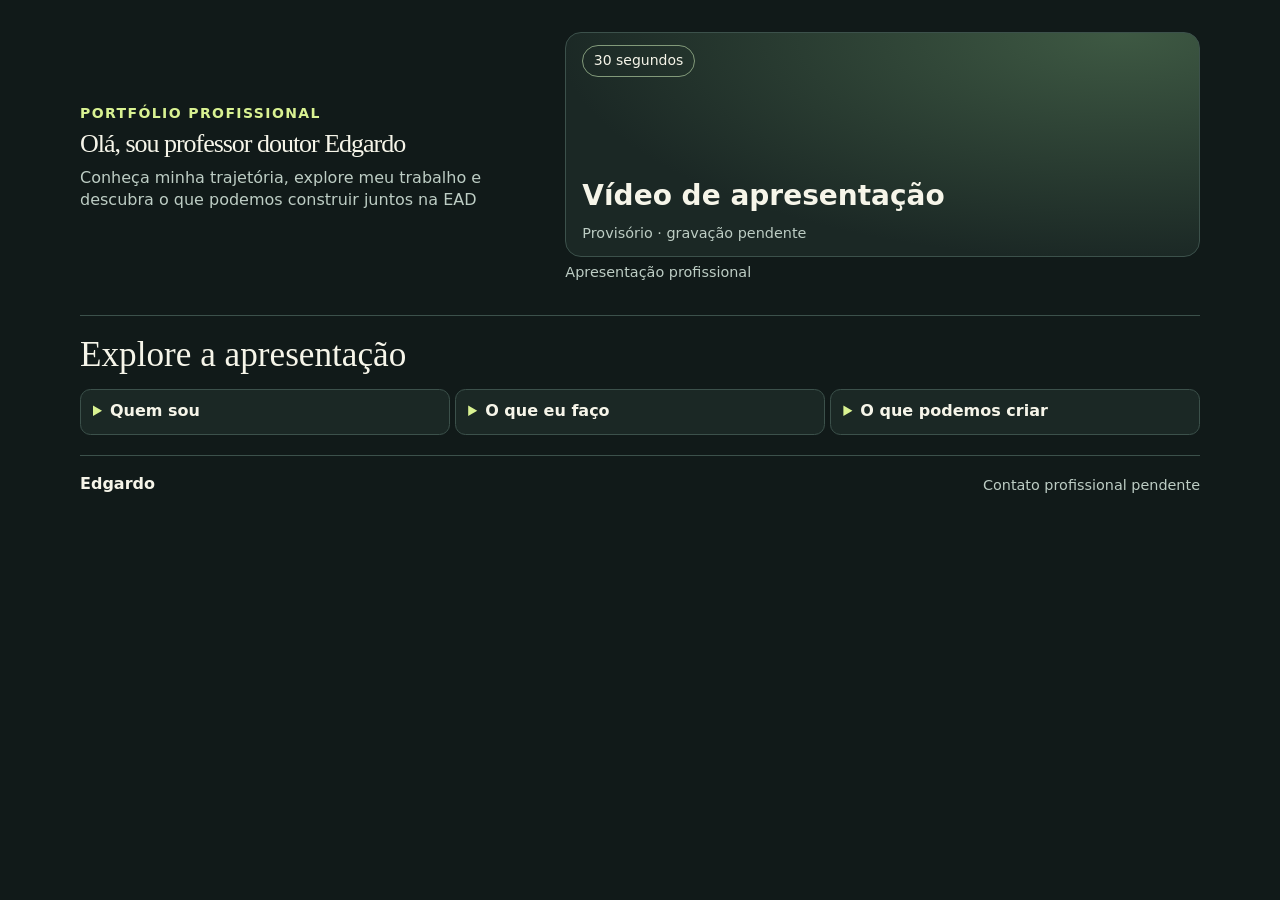
==== cogna/index.html @ fec438d7 "Mantém a saudação em uma linha e amplia o espaço do vídeo" ====
<!doctype html>
<html lang="pt-BR">
<head>
  <meta charset="utf-8">
  <meta name="viewport" content="width=device-width, initial-scale=1">
  <meta name="description" content="Apresentação profissional de Edgardo para grupos educacionais brasileiros.">
  <title>Edgardo | Portfólio profissional</title>
  <link rel="stylesheet" href="../assets/styles.css">
  <script src="../assets/site.js" defer></script>
</head>
<body class="company-page">
  <a class="skip" href="#principal">Ir para o conteúdo</a>

  <main id="principal" class="wrap">
    <section class="hero" aria-labelledby="titulo">
      <div class="intro">
        <p class="eyebrow">Portfólio profissional</p>
        <h1 id="titulo">Olá, sou professor doutor Edgardo</h1>
        <p class="lead">Conheça minha trajetória, explore meu trabalho e descubra o que podemos construir juntos na EAD</p>
      </div>
      <figure>
        <div class="screen" id="video-provisorio">
          <span class="duration">30 segundos</span>
          <div>
            <strong>Vídeo de apresentação</strong>
            <p>Provisório · gravação pendente</p>
          </div>
        </div>
        <video id="video" hidden controls playsinline preload="metadata" aria-label="Vídeo de apresentação de Edgardo"></video>
        <figcaption>Apresentação profissional</figcaption>
      </figure>
    </section>

    <section class="paths" aria-labelledby="explorar">
      <h2 id="explorar">Explore a apresentação</h2>
      <div class="grid">
        <details>
          <summary>Quem sou</summary>
          <div class="detail">
            <div class="portrait">Foto profissional pendente</div>
            <p><strong>Conteúdo provisório.</strong> Aqui entram minha trajetória, formação e os contextos em que atuei.</p>
          </div>
        </details>
        <details>
          <summary>O que eu faço</summary>
          <div class="detail">
            <p><strong>Conteúdo provisório.</strong> Aqui entram minhas áreas de atuação e exemplos de projetos, com meu papel e os resultados de cada trabalho.</p>
          </div>
        </details>
        <details>
          <summary>O que podemos criar</summary>
          <div class="detail">
            <p>Podemos começar com uma conversa sobre um desafio, definir o público e desenhar um piloto com critérios para avaliar os resultados.</p>
            <p id="proposta"><strong>Proposta preliminar para Cogna.</strong> Explorar um piloto de apoio à permanência estudantil, com foco em identificar dificuldades nas primeiras semanas e avaliar o alcance das ações de acolhimento.</p>
          </div>
        </details>
      </div>
    </section>
  </main>
  <footer class="wrap footer"><strong>Edgardo</strong><span>Contato profissional pendente</span></footer>
</body>
</html>
---- assets/styles.css ----
:root {
  color-scheme: dark;
  --background: #111a19;
  --surface: #1b2825;
  --line: #3c514b;
  --text: #f6f5e9;
  --muted: #bdcdc4;
  --accent: #d9f292;
  font-family: system-ui, -apple-system, sans-serif;
  line-height: 1.55;
}
*, *::before, *::after { box-sizing: border-box; }
body { margin: 0; background: var(--background); color: var(--text); }
a { color: inherit; }
[hidden] { display: none !important; }
:focus-visible { outline: 3px solid var(--accent); outline-offset: 4px; }
.wrap { width: min(100% - 2rem, 70rem); margin-inline: auto; }
.skip { position: absolute; left: 1rem; top: 1rem; z-index: 2; background: var(--background); padding: .75rem; }
.skip:not(:focus) { transform: translateY(-200%); }
.bar, .footer { display: flex; flex-wrap: wrap; justify-content: space-between; align-items: center; gap: .75rem; padding-block: 1rem; }
.bar { border-bottom: 1px solid var(--line); }
.brand { font: 700 clamp(1.2rem, 3vw, 1.6rem) Georgia, serif; text-decoration: none; }
.brand span, h1 span, .eyebrow { color: var(--accent); }
.versions { display: flex; flex-wrap: wrap; gap: .25rem; }
.versions a { padding: .65rem .7rem; border-radius: .4rem; font-size: .9rem; text-decoration: none; }
.versions a:hover, summary:hover { background: #2b3d36; }
.versions a[aria-current] { background: var(--accent); color: var(--background); }
.hero { display: grid; align-items: center; gap: 2rem; padding-block: clamp(2.5rem, 7vw, 5rem); }
.eyebrow { margin: 0 0 1rem; font-size: .875rem; font-weight: 700; letter-spacing: .1em; text-transform: uppercase; }
h1, h2 { font-family: Georgia, serif; font-weight: 400; }
h1 { margin: 0; font-size: clamp(2rem, 5.5vw, 4.25rem); line-height: .96; letter-spacing: -.04em; overflow-wrap: anywhere; }
.lead { color: var(--muted); font-size: 1.15rem; max-width: 28ch; margin-bottom: 0; }
figure { margin: 0; min-width: 0; }
.screen, video { width: 100%; aspect-ratio: 16 / 9; border: 1px solid var(--line); border-radius: 1rem; background: var(--surface); }
.screen {
  display: flex;
  flex-direction: column;
  justify-content: space-between;
  align-items: flex-start;
  padding: clamp(1rem, 4vw, 2rem);
  background: radial-gradient(ellipse at 88% 0%, #3e5943, transparent 72%), var(--surface);
}
.duration { border: 1px solid #829a7a; border-radius: 2rem; padding: .25rem .65rem; font-size: .875rem; }
.screen strong { display: block; font-size: clamp(1.1rem, 3vw, 1.75rem); }
.screen p { margin: .25rem 0 0; }
.screen p, figcaption, .footer span { color: var(--muted); font-size: .9rem; }
figcaption { margin-top: .5rem; }
.paths { padding: 1.75rem 0 3rem; border-top: 1px solid var(--line); }
h2 { margin: 0 0 1rem; font-size: clamp(1.8rem, 4vw, 2.6rem); }
.grid { display: grid; align-items: start; gap: .75rem; }
details { min-width: 0; border: 1px solid var(--line); border-radius: .65rem; background: var(--surface); }
summary { cursor: pointer; padding: 1rem; font-size: 1.05rem; font-weight: 700; border-radius: .65rem; }
summary::marker { color: var(--accent); }
.detail { padding: 0 1rem 1rem; color: var(--muted); }
.detail p { margin: .75rem 0 0; }
.portrait { display: grid; place-items: center; min-height: 7rem; padding: .5rem; border: 1px dashed var(--line); border-radius: .5rem; text-align: center; }
.footer { border-top: 1px solid var(--line); }
@media (min-width: 48rem) {
  .wrap { width: min(100% - 5rem, 70rem); }
  .hero { grid-template-columns: minmax(0, 5fr) minmax(0, 6fr); }
  .grid { grid-template-columns: repeat(3, minmax(0, 1fr)); }
}

.company-page .hero {
  gap: .75rem;
  padding-block: clamp(1rem, 3vw, 2rem);
}
.company-page .eyebrow { margin-bottom: .35rem; white-space: nowrap; }
.company-page .intro { container-type: inline-size; }
.company-page h1 {
  font-size: min(3rem, 5.75cqi);
  line-height: 1.1;
  white-space: nowrap;
}
.company-page .lead { margin-top: .5rem; max-width: 44ch; font-size: 1rem; line-height: 1.4; }
.company-page video { display: block; object-fit: contain; }
.company-page .screen, .company-page video {
  aspect-ratio: auto;
  height: clamp(7.5rem, 25vh, 15rem);
  height: clamp(7.5rem, 25svh, 15rem);
}
.company-page .screen { padding: .75rem 1rem; }
.company-page figcaption { margin-top: .25rem; }
.company-page .paths { padding-block: .75rem 1.25rem; }
.company-page h2 { margin-bottom: .4rem; font-size: clamp(1.5rem, 3vw, 2.2rem); }
.company-page .grid { gap: .35rem; }
.company-page summary { padding: .55rem .75rem; min-height: 44px; font-size: 1rem; }
@media (min-width: 48rem) {
  .company-page .hero {
    grid-template-columns: minmax(0, 5fr) minmax(0, 7fr);
    gap: clamp(1rem, 2.5vw, 2rem);
  }
}
@media (max-height: 650px) {
  .company-page .hero { padding-block: .65rem; gap: .6rem; }
  .company-page .screen, .company-page video { height: 7.5rem; }
}
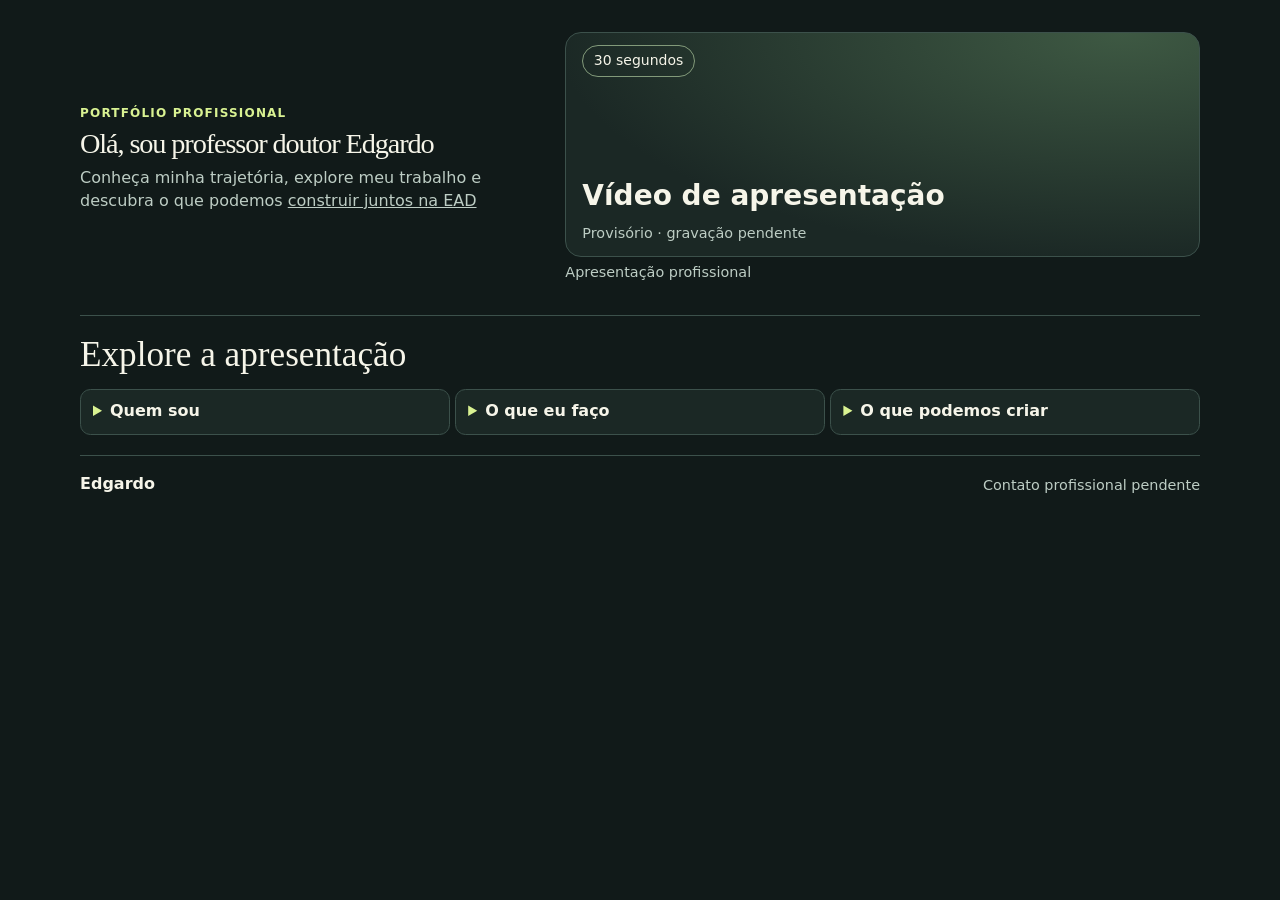
==== commit 9e45b78b: "Ajusta tipografia e sublinha o trecho sobre EAD" ====
--- a/cogna/index.html
+++ b/cogna/index.html
@@ -16,7 +16,7 @@
       <div class="intro">
         <p class="eyebrow">Portfólio profissional</p>
         <h1 id="titulo">Olá, sou professor doutor Edgardo</h1>
-        <p class="lead">Conheça minha trajetória, explore meu trabalho e descubra o que podemos construir juntos na EAD</p>
+        <p class="lead">Conheça minha trajetória, explore meu trabalho e descubra o que podemos <span class="lead-underline">construir juntos na EAD</span></p>
       </div>
       <figure>
         <div class="screen" id="video-provisorio">
--- a/assets/styles.css
+++ b/assets/styles.css
@@ -65,14 +65,15 @@
   gap: .75rem;
   padding-block: clamp(1rem, 3vw, 2rem);
 }
-.company-page .eyebrow { margin-bottom: .35rem; white-space: nowrap; }
+.company-page .eyebrow { margin-bottom: .35rem; font-size: .75rem; white-space: nowrap; }
 .company-page .intro { container-type: inline-size; }
 .company-page h1 {
-  font-size: min(3rem, 5.75cqi);
+  font-size: min(3.25rem, 6.25cqi);
   line-height: 1.1;
   white-space: nowrap;
 }
 .company-page .lead { margin-top: .5rem; max-width: 44ch; font-size: 1rem; line-height: 1.4; }
+.company-page .lead-underline { text-decoration: underline; }
 .company-page video { display: block; object-fit: contain; }
 .company-page .screen, .company-page video {
   aspect-ratio: auto;
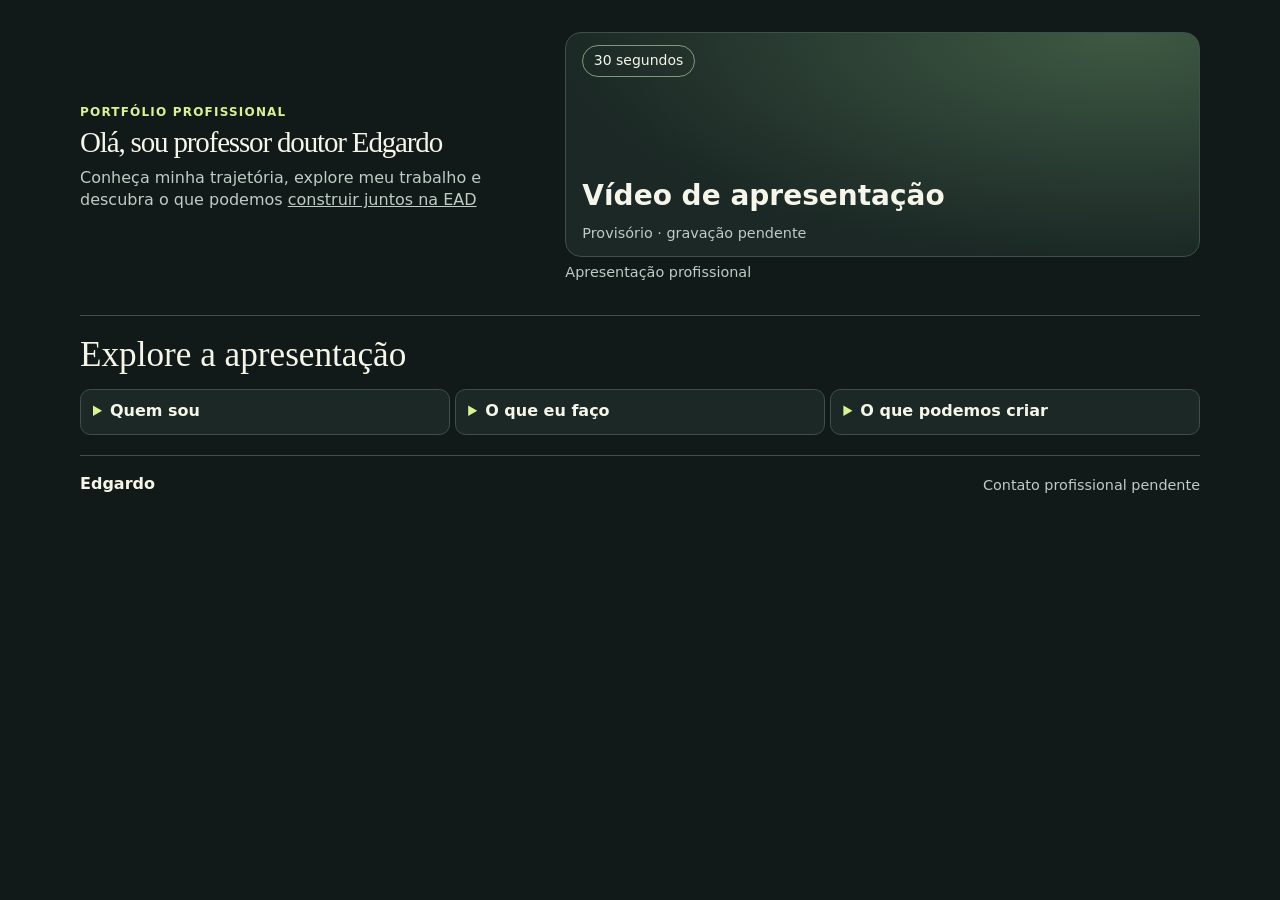
==== commit c7739c1f: "Publica apresentação e trajetória no cartão Quem sou" ====
--- a/cogna/index.html
+++ b/cogna/index.html
@@ -36,9 +36,41 @@
       <div class="grid">
         <details>
           <summary>Quem sou</summary>
-          <div class="detail">
+          <div class="detail profile">
+            <h3>Doutor em Ciências do Esporte, escalador, professor e treinador</h3>
+            <p>Uma trajetória que integra Educação Física, ciência, prática esportiva e ensino, com experiências em pesquisa, extensão universitária e educação a distância.</p>
             <div class="portrait">Foto profissional pendente</div>
-            <p><strong>Conteúdo provisório.</strong> Aqui entram minha trajetória, formação e os contextos em que atuei.</p>
+
+            <h4>Minha trajetória</h4>
+            <ol class="profile-timeline" role="list">
+              <li>
+                <span class="profile-year">1995</span>
+                <h5>Início na escalada</h5>
+                <p>Prática da escalada e do montanhismo.</p>
+              </li>
+              <li>
+                <span class="profile-year">2005</span>
+                <h5>Educação Física e treinamento</h5>
+                <p>Graduação em Educação Física e início da atuação como treinador esportivo.</p>
+              </li>
+              <li>
+                <span class="profile-year">2012–2023</span>
+                <h5>Mestrado e doutorado · UFMG</h5>
+                <p>Formação científica em Ciências do Esporte, com foco em biomecânica e desempenho esportivo.</p>
+              </li>
+              <li>
+                <span class="profile-year">2024–2026</span>
+                <h5>Professor substituto · UFMG</h5>
+                <p>Docência no ensino superior, articulando ensino, pesquisa e extensão.</p>
+              </li>
+              <li class="profile-milestone-ead">
+                <span class="profile-year">2026</span>
+                <h5>Educação a distância · UNIVASF/UAB</h5>
+                <p>Tutoria na disciplina de Práticas Corporais de Aventura, no âmbito da Universidade Aberta do Brasil.</p>
+              </li>
+            </ol>
+
+            <a class="profile-link" href="https://lattes.cnpq.br/1088797943769433" target="_blank" rel="noopener noreferrer">Consultar currículo Lattes</a>
           </div>
         </details>
         <details>
--- a/assets/styles.css
+++ b/assets/styles.css
@@ -68,7 +68,7 @@
 .company-page .eyebrow { margin-bottom: .35rem; font-size: .75rem; white-space: nowrap; }
 .company-page .intro { container-type: inline-size; }
 .company-page h1 {
-  font-size: min(3.25rem, 6.25cqi);
+  font-size: min(3.25rem, 6.4cqi);
   line-height: 1.1;
   white-space: nowrap;
 }
@@ -96,3 +96,50 @@
   .company-page .hero { padding-block: .65rem; gap: .6rem; }
   .company-page .screen, .company-page video { height: 7.5rem; }
 }
+
+.profile { overflow-wrap: anywhere; }
+.profile h3, .profile h4, .profile h5 { color: var(--text); }
+.profile h3 { margin: 0; font-size: 1.2rem; line-height: 1.3; }
+.profile .portrait { margin-top: 1rem; }
+.profile h4 { margin: 1rem 0 .75rem; font-size: 1rem; }
+.profile-timeline {
+  list-style: none;
+  padding: 0 0 0 .9rem;
+  margin: 0 0 1rem .25rem;
+  border-inline-start: 1px solid var(--line);
+}
+.profile-timeline li { position: relative; }
+.profile-timeline li + li { margin-top: .9rem; }
+.profile-timeline li::before {
+  position: absolute;
+  inset-block-start: .45rem;
+  inset-inline-start: -1.2rem;
+  width: .55rem;
+  height: .55rem;
+  border: 1px solid var(--muted);
+  border-radius: 50%;
+  background: var(--surface);
+  content: "";
+}
+.profile-year { font-size: .875rem; font-weight: 600; }
+.profile-timeline h5 { margin: .12rem 0 0; font-size: 1rem; line-height: 1.35; }
+.profile-timeline p { margin-top: .25rem; }
+.profile-milestone-ead .profile-year { color: var(--accent); }
+.profile-timeline .profile-milestone-ead::before {
+  border-color: var(--accent);
+  background: var(--accent);
+}
+.profile-link {
+  display: flex;
+  align-items: center;
+  justify-content: center;
+  min-height: 44px;
+  padding: .55rem .75rem;
+  border: 1px solid var(--line);
+  border-radius: .4rem;
+  color: var(--accent);
+  font-weight: 600;
+  text-align: center;
+  text-underline-offset: .15em;
+}
+.profile-link:hover { background: #2b3d36; }
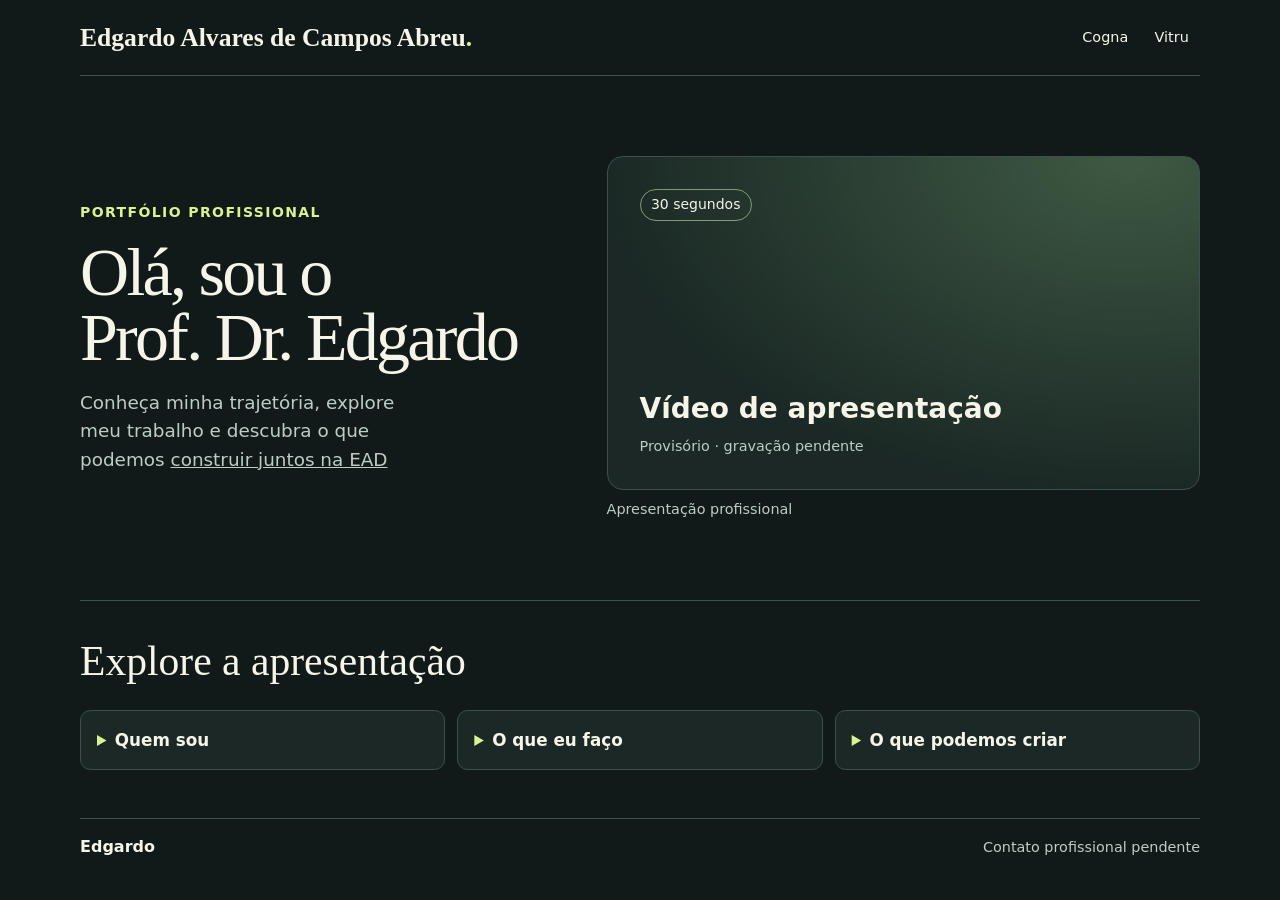
==== commit a44e7438: "Unifica o portfólio e apresenta seis propostas de colaboração" ====
--- a/cogna/index.html
+++ b/cogna/index.html
@@ -3,92 +3,10 @@
 <head>
   <meta charset="utf-8">
   <meta name="viewport" content="width=device-width, initial-scale=1">
-  <meta name="description" content="Apresentação profissional de Edgardo para grupos educacionais brasileiros.">
-  <title>Edgardo | Portfólio profissional</title>
-  <link rel="stylesheet" href="../assets/styles.css">
-  <script src="../assets/site.js" defer></script>
+  <meta http-equiv="refresh" content="0; url=../">
+  <title>Portfólio Edgardo</title>
 </head>
-<body class="company-page">
-  <a class="skip" href="#principal">Ir para o conteúdo</a>
-
-  <main id="principal" class="wrap">
-    <section class="hero" aria-labelledby="titulo">
-      <div class="intro">
-        <p class="eyebrow">Portfólio profissional</p>
-        <h1 id="titulo">Olá, sou professor doutor Edgardo</h1>
-        <p class="lead">Conheça minha trajetória, explore meu trabalho e descubra o que podemos <span class="lead-underline">construir juntos na EAD</span></p>
-      </div>
-      <figure>
-        <div class="screen" id="video-provisorio">
-          <span class="duration">30 segundos</span>
-          <div>
-            <strong>Vídeo de apresentação</strong>
-            <p>Provisório · gravação pendente</p>
-          </div>
-        </div>
-        <video id="video" hidden controls playsinline preload="metadata" aria-label="Vídeo de apresentação de Edgardo"></video>
-        <figcaption>Apresentação profissional</figcaption>
-      </figure>
-    </section>
-
-    <section class="paths" aria-labelledby="explorar">
-      <h2 id="explorar">Explore a apresentação</h2>
-      <div class="grid">
-        <details>
-          <summary>Quem sou</summary>
-          <div class="detail profile">
-            <h3>Doutor em Ciências do Esporte, escalador, professor e treinador</h3>
-            <p>Uma trajetória que integra Educação Física, ciência, prática esportiva e ensino, com experiências em pesquisa, extensão universitária e educação a distância.</p>
-            <div class="portrait">Foto profissional pendente</div>
-
-            <h4>Minha trajetória</h4>
-            <ol class="profile-timeline" role="list">
-              <li>
-                <span class="profile-year">1995</span>
-                <h5>Início na escalada</h5>
-                <p>Prática da escalada e do montanhismo.</p>
-              </li>
-              <li>
-                <span class="profile-year">2005</span>
-                <h5>Educação Física e treinamento</h5>
-                <p>Graduação em Educação Física e início da atuação como treinador esportivo.</p>
-              </li>
-              <li>
-                <span class="profile-year">2012–2023</span>
-                <h5>Mestrado e doutorado · UFMG</h5>
-                <p>Formação científica em Ciências do Esporte, com foco em biomecânica e desempenho esportivo.</p>
-              </li>
-              <li>
-                <span class="profile-year">2024–2026</span>
-                <h5>Professor substituto · UFMG</h5>
-                <p>Docência no ensino superior, articulando ensino, pesquisa e extensão.</p>
-              </li>
-              <li class="profile-milestone-ead">
-                <span class="profile-year">2026</span>
-                <h5>Educação a distância · UNIVASF/UAB</h5>
-                <p>Tutoria na disciplina de Práticas Corporais de Aventura, no âmbito da Universidade Aberta do Brasil.</p>
-              </li>
-            </ol>
-
-            <a class="profile-link" href="https://lattes.cnpq.br/1088797943769433" target="_blank" rel="noopener noreferrer">Consultar currículo Lattes</a>
-          </div>
-        </details>
-        <details>
-          <summary>O que eu faço</summary>
-          <div class="detail">
-            <p><strong>Conteúdo provisório.</strong> Aqui entram minhas áreas de atuação e exemplos de projetos, com meu papel e os resultados de cada trabalho.</p>
-          </div>
-        </details>
-        <details>
-          <summary>O que podemos criar</summary>
-          <div class="detail">
-            <p>Podemos começar com uma conversa sobre um desafio, definir o público e desenhar um piloto com critérios para avaliar os resultados.</p>
-            <p id="proposta"><strong>Proposta preliminar para Cogna.</strong> Explorar um piloto de apoio à permanência estudantil, com foco em identificar dificuldades nas primeiras semanas e avaliar o alcance das ações de acolhimento.</p>
-          </div>
-        </details>
-      </div>
-    </section>
-  </main>
-  <footer class="wrap footer"><strong>Edgardo</strong><span>Contato profissional pendente</span></footer>
+<body>
+  <a href="../">Abrir o portfólio</a>
 </body>
 </html>
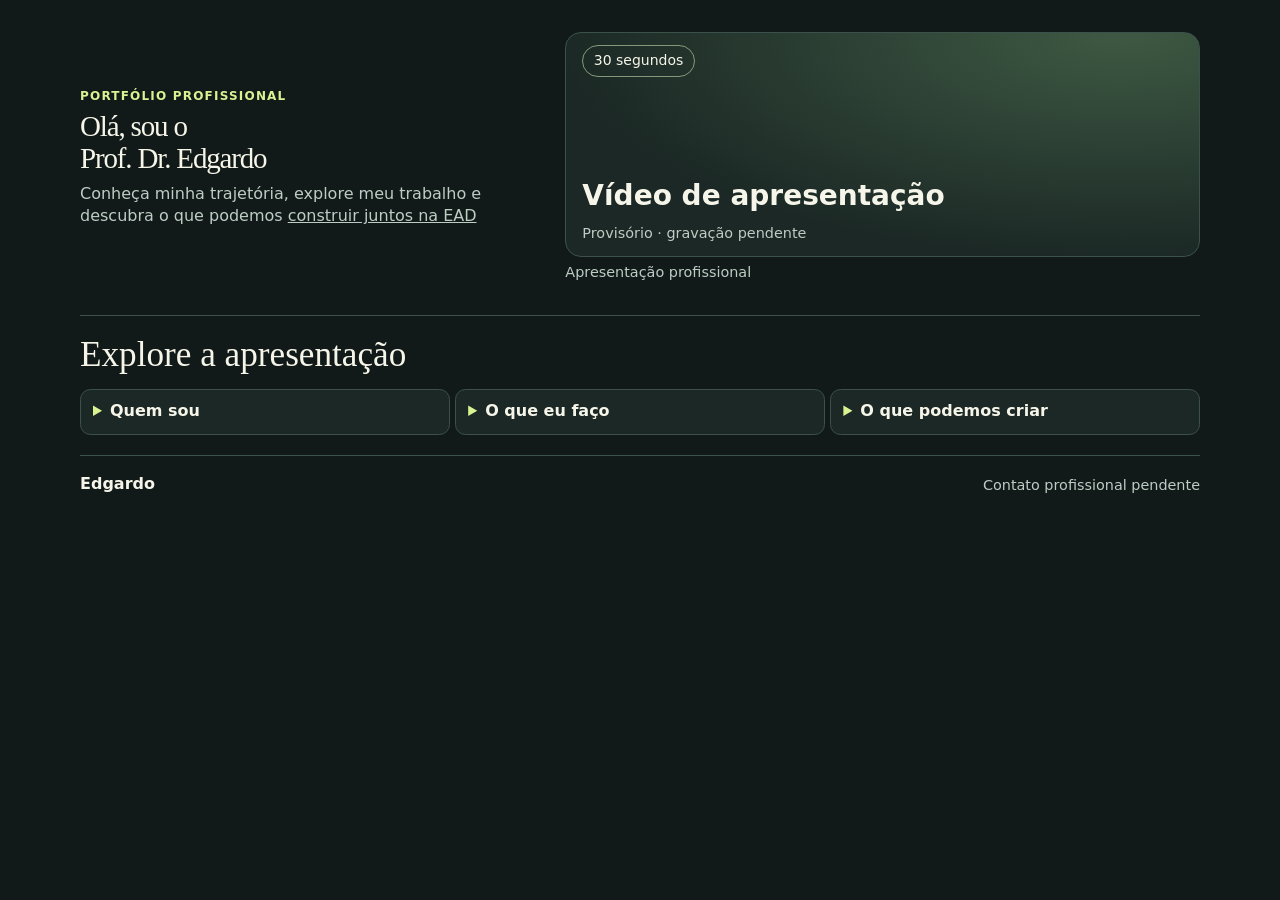
==== commit e45a9525: "Restaura páginas independentes de Cogna e Vitru" ====
--- a/cogna/index.html
+++ b/cogna/index.html
@@ -3,10 +3,179 @@
 <head>
   <meta charset="utf-8">
   <meta name="viewport" content="width=device-width, initial-scale=1">
-  <meta http-equiv="refresh" content="0; url=../">
-  <title>Portfólio Edgardo</title>
+  <meta name="description" content="Apresentação profissional de Edgardo para grupos educacionais brasileiros.">
+  <title>Edgardo | Portfólio profissional</title>
+  <link rel="stylesheet" href="../assets/styles.css">
+  <script src="../assets/site.js" defer></script>
 </head>
-<body>
-  <a href="../">Abrir o portfólio</a>
+<body class="company-page">
+  <a class="skip" href="#principal">Ir para o conteúdo</a>
+
+  <main id="principal" class="wrap">
+    <section class="hero" aria-labelledby="titulo">
+      <div class="intro">
+        <p class="eyebrow">Portfólio profissional</p>
+        <h1 id="titulo">Olá, sou o<br>Prof. Dr. Edgardo</h1>
+        <p class="lead">Conheça minha trajetória, explore meu trabalho e descubra o que podemos <span class="lead-underline">construir juntos na EAD</span></p>
+      </div>
+      <figure>
+        <div class="screen" id="video-provisorio">
+          <span class="duration">30 segundos</span>
+          <div>
+            <strong>Vídeo de apresentação</strong>
+            <p>Provisório · gravação pendente</p>
+          </div>
+        </div>
+        <video id="video" hidden controls playsinline preload="metadata" aria-label="Vídeo de apresentação de Edgardo"></video>
+        <figcaption>Apresentação profissional</figcaption>
+      </figure>
+    </section>
+
+    <section class="paths" aria-labelledby="explorar">
+      <h2 id="explorar">Explore a apresentação</h2>
+      <div class="grid">
+        <details>
+          <summary>Quem sou</summary>
+          <div class="detail profile">
+            <h3>Doutor em Ciências do Esporte, escalador, professor e treinador</h3>
+            <p>Uma trajetória que integra Educação Física, ciência, prática esportiva e ensino, com experiências em pesquisa, extensão universitária e educação a distância.</p>
+            <div class="portrait">Foto profissional pendente</div>
+
+            <h4>Minha trajetória</h4>
+            <ol class="profile-timeline" role="list">
+              <li>
+                <span class="profile-year">1995</span>
+                <h5>Início na escalada</h5>
+                <p>Prática da escalada e do montanhismo.</p>
+              </li>
+              <li>
+                <span class="profile-year">2005</span>
+                <h5>Educação Física e treinamento</h5>
+                <p>Graduação em Educação Física e início da atuação como treinador esportivo.</p>
+              </li>
+              <li>
+                <span class="profile-year">2012–2023</span>
+                <h5>Mestrado e doutorado · UFMG</h5>
+                <p>Formação científica em Ciências do Esporte, com foco em biomecânica e desempenho esportivo.</p>
+              </li>
+              <li>
+                <span class="profile-year">2024–2026</span>
+                <h5>Professor substituto · UFMG</h5>
+                <p>Docência no ensino superior, articulando ensino, pesquisa e extensão.</p>
+              </li>
+              <li class="profile-milestone-ead">
+                <span class="profile-year">2026</span>
+                <h5>Educação a distância · UNIVASF/UAB</h5>
+                <p>Tutoria na disciplina de Práticas Corporais de Aventura, no âmbito da Universidade Aberta do Brasil.</p>
+              </li>
+            </ol>
+
+            <a class="profile-link" href="https://lattes.cnpq.br/1088797943769433" target="_blank" rel="noopener noreferrer">Consultar currículo Lattes</a>
+          </div>
+        </details>
+        <details>
+          <summary>O que eu faço</summary>
+          <div class="detail work">
+            <ul class="work-list" role="list">
+              <li class="work-card">
+                <svg class="work-icon" viewBox="0 0 24 24" fill="none" stroke="currentColor" stroke-width="1.6" stroke-linecap="round" stroke-linejoin="round" aria-hidden="true" focusable="false"><path d="M2 19 9 7l4 6 3-4 6 10H2Z"/><path d="m7 11 2 2 2-2"/></svg>
+                <div>
+                  <h3>Treinamento esportivo — presencial e online</h3>
+                  <p>Prescrição, acompanhamento e avaliação do treinamento esportivo, com atendimentos presenciais e online.</p>
+                </div>
+              </li>
+              <li class="work-card">
+                <svg class="work-icon" viewBox="0 0 24 24" fill="none" stroke="currentColor" stroke-width="1.6" stroke-linecap="round" stroke-linejoin="round" aria-hidden="true" focusable="false"><circle cx="12" cy="4" r="2"/><path d="m12 6-3 6 4 3 2 6M9 12l-3 7-3 1m7-12 5 3h4"/></svg>
+                <div>
+                  <h3>Análise biomecânica do movimento</h3>
+                  <p>Análise do movimento humano, processamento de sinais e interpretação de dados biomecânicos com MATLAB.</p>
+                </div>
+              </li>
+              <li class="work-card">
+                <svg class="work-icon" viewBox="0 0 24 24" fill="none" stroke="currentColor" stroke-width="1.6" stroke-linecap="round" stroke-linejoin="round" aria-hidden="true" focusable="false"><path d="M4 3v17h17M8 16v-4m5 4V8m5 8V5"/></svg>
+                <div>
+                  <h3>Análise de dados com RStudio</h3>
+                  <p>Organização, tratamento, análise estatística e visualização de dados científicos.</p>
+                </div>
+              </li>
+              <li class="work-card">
+                <svg class="work-icon" viewBox="0 0 24 24" fill="none" stroke="currentColor" stroke-width="1.6" stroke-linecap="round" stroke-linejoin="round" aria-hidden="true" focusable="false"><path d="M12 21v-7m0 2c-6 0-9-4-9-9 5 0 9 3 9 9Zm0-2c0-6 4-11 9-11 0 6-3 11-9 11Z"/></svg>
+                <div>
+                  <h3>Grupo de Pesquisa CAPARAÓ</h3>
+                  <p>Coordenação de grupo de pesquisa registrado no CNPq, dedicado a natureza, lazer e aventura, com atividades presenciais e online.</p>
+                </div>
+              </li>
+              <li class="work-card">
+                <svg class="work-icon" viewBox="0 0 24 24" fill="none" stroke="currentColor" stroke-width="1.6" stroke-linecap="round" stroke-linejoin="round" aria-hidden="true" focusable="false"><circle cx="12" cy="12" r="9"/><path d="m16 8-2 6-6 2 2-6 6-2Z"/></svg>
+                <div>
+                  <h3>Projeto de Extensão PráCA — UFMG</h3>
+                  <p>Coordenação do projeto Práticas Corporais de Aventura, vinculado à Escola de Educação Física, Fisioterapia e Terapia Ocupacional da UFMG.</p>
+                </div>
+              </li>
+              <li class="work-card">
+                <svg class="work-icon" viewBox="0 0 24 24" fill="none" stroke="currentColor" stroke-width="1.6" stroke-linecap="round" stroke-linejoin="round" aria-hidden="true" focusable="false"><path d="M7 3h5m-4 0v6l-3 5m5-9 4 2-3 5-4-2m8 1a5 5 0 0 1-1 9H5m-2 1h18m-9-6H4"/></svg>
+                <div>
+                  <h3>Sociedade Brasileira de Biomecânica — SBB</h3>
+                  <p>Membro da Sociedade Brasileira de Biomecânica, com participação na comunidade científica da área.</p>
+                </div>
+              </li>
+            </ul>
+          </div>
+        </details>
+        <details>
+          <summary>O que podemos criar</summary>
+          <div class="detail work collaboration">
+            <h3 id="collaboration-intro">Conhecimento, experiência e tecnologia para desenvolver novas possibilidades na educação.</h3>
+            <p>Da produção de conteúdos digitais à pesquisa aplicada, podemos construir projetos que integrem ciência, formação profissional, inovação e experiências práticas de aprendizagem — presenciais, semipresenciais ou a distância.</p>
+            <ul class="work-list" role="list">
+              <li class="work-card">
+                <svg class="work-icon" viewBox="0 0 24 24" fill="none" stroke="currentColor" stroke-width="1.6" stroke-linecap="round" stroke-linejoin="round" aria-hidden="true" focusable="false"><path d="M12 6v15M3 4h5a4 4 0 0 1 4 4 4 4 0 0 1 4-4h5v15h-5a4 4 0 0 0-4 2 4 4 0 0 0-4-2H3z"/></svg>
+                <div>
+                  <h4>Conteúdos e disciplinas digitais</h4>
+                  <p>Desenvolvimento de materiais, videoaulas e componentes curriculares em Educação Física, treinamento, biomecânica e práticas corporais de aventura.</p>
+                </div>
+              </li>
+              <li class="work-card">
+                <svg class="work-icon" viewBox="0 0 24 24" fill="none" stroke="currentColor" stroke-width="1.6" stroke-linecap="round" stroke-linejoin="round" aria-hidden="true" focusable="false"><path d="m2 9 10-5 10 5-10 5zM6 11v5c3 4 9 4 12 0v-5m4-2v7"/></svg>
+                <div>
+                  <h4>Formação continuada e cursos de extensão</h4>
+                  <p>Cursos de curta duração, atualização profissional e capacitação de professores e profissionais do esporte.</p>
+                </div>
+              </li>
+              <li class="work-card">
+                <svg class="work-icon" viewBox="0 0 24 24" fill="none" stroke="currentColor" stroke-width="1.6" stroke-linecap="round" stroke-linejoin="round" aria-hidden="true" focusable="false"><path d="M14 15H3V4h17v3M7 20h6m-3-5v5m7-10h5v10h-5z"/></svg>
+                <div>
+                  <h4>Experiências práticas no ensino híbrido</h4>
+                  <p>Planejamento de atividades que conectem conteúdos digitais, práticas corporais, laboratórios e encontros presenciais.</p>
+                </div>
+              </li>
+              <li class="work-card">
+                <svg class="work-icon" viewBox="0 0 24 24" fill="none" stroke="currentColor" stroke-width="1.6" stroke-linecap="round" stroke-linejoin="round" aria-hidden="true" focusable="false"><path d="M3 20h18M6 16v-3m5 3v-5m5 5V8m5 8V5M4 9l6-4 4 1 6-4"/></svg>
+                <div>
+                  <h4>Análise de dados educacionais</h4>
+                  <p>Estudos de participação, aprendizagem e desempenho acadêmico, com recursos de estatística e visualização de dados.</p>
+                </div>
+              </li>
+              <li class="work-card">
+                <svg class="work-icon" viewBox="0 0 24 24" fill="none" stroke="currentColor" stroke-width="1.6" stroke-linecap="round" stroke-linejoin="round" aria-hidden="true" focusable="false"><path d="M9 3h6m-5 0v6L4 19a1 1 0 0 0 1 2h14a1 1 0 0 0 1-2L14 9V3M8 15h8"/></svg>
+                <div>
+                  <h4>Pesquisa aplicada e inovação</h4>
+                  <p>Desenvolvimento e avaliação de ferramentas digitais, instrumentos de análise e metodologias de ensino.</p>
+                </div>
+              </li>
+              <li class="work-card">
+                <svg class="work-icon" viewBox="0 0 24 24" fill="none" stroke="currentColor" stroke-width="1.6" stroke-linecap="round" stroke-linejoin="round" aria-hidden="true" focusable="false"><path d="M9 3h6v5H9zM3 16h6v5H3zm12 0h6v5h-6zM12 8v4m-6 4v-4h12v4"/></svg>
+                <div>
+                  <h4>Projetos integrados de ensino, pesquisa e extensão</h4>
+                  <p>Parcerias que aproximem instituições de ensino, comunidades, pesquisa científica e práticas corporais.</p>
+                </div>
+              </li>
+            </ul>
+          </div>
+        </details>
+      </div>
+    </section>
+  </main>
+  <footer class="wrap footer"><strong>Edgardo</strong><span>Contato profissional pendente</span></footer>
 </body>
 </html>
--- a/assets/styles.css
+++ b/assets/styles.css
@@ -0,0 +1,180 @@
+:root {
+  color-scheme: dark;
+  --background: #111a19;
+  --surface: #1b2825;
+  --line: #3c514b;
+  --text: #f6f5e9;
+  --muted: #bdcdc4;
+  --accent: #d9f292;
+  font-family: system-ui, -apple-system, sans-serif;
+  line-height: 1.55;
+}
+*, *::before, *::after { box-sizing: border-box; }
+body { margin: 0; background: var(--background); color: var(--text); }
+a { color: inherit; }
+[hidden] { display: none !important; }
+:focus-visible { outline: 3px solid var(--accent); outline-offset: 4px; }
+.wrap { width: min(100% - 2rem, 70rem); margin-inline: auto; }
+.skip { position: absolute; left: 1rem; top: 1rem; z-index: 2; background: var(--background); padding: .75rem; }
+.skip:not(:focus) { transform: translateY(-200%); }
+.bar, .footer { display: flex; flex-wrap: wrap; justify-content: space-between; align-items: center; gap: .75rem; padding-block: 1rem; }
+.bar { border-bottom: 1px solid var(--line); }
+.brand { font: 700 clamp(1.2rem, 3vw, 1.6rem) Georgia, serif; text-decoration: none; }
+.brand span, h1 span, .eyebrow { color: var(--accent); }
+.versions { display: flex; flex-wrap: wrap; gap: .25rem; }
+.versions a { padding: .65rem .7rem; border-radius: .4rem; font-size: .9rem; text-decoration: none; }
+.versions a:hover, summary:hover { background: #2b3d36; }
+.versions a[aria-current] { background: var(--accent); color: var(--background); }
+.hero { display: grid; align-items: center; gap: 2rem; padding-block: clamp(2.5rem, 7vw, 5rem); }
+.eyebrow { margin: 0 0 1rem; font-size: .875rem; font-weight: 700; letter-spacing: .1em; text-transform: uppercase; }
+h1, h2 { font-family: Georgia, serif; font-weight: 400; }
+h1 { margin: 0; font-size: clamp(2rem, 5.5vw, 4.25rem); line-height: .96; letter-spacing: -.04em; overflow-wrap: anywhere; }
+.lead { color: var(--muted); font-size: 1.15rem; max-width: 28ch; margin-bottom: 0; }
+figure { margin: 0; min-width: 0; }
+.screen, video { width: 100%; aspect-ratio: 16 / 9; border: 1px solid var(--line); border-radius: 1rem; background: var(--surface); }
+.screen {
+  display: flex;
+  flex-direction: column;
+  justify-content: space-between;
+  align-items: flex-start;
+  padding: clamp(1rem, 4vw, 2rem);
+  background: radial-gradient(ellipse at 88% 0%, #3e5943, transparent 72%), var(--surface);
+}
+.duration { border: 1px solid #829a7a; border-radius: 2rem; padding: .25rem .65rem; font-size: .875rem; }
+.screen strong { display: block; font-size: clamp(1.1rem, 3vw, 1.75rem); }
+.screen p { margin: .25rem 0 0; }
+.screen p, figcaption, .footer span { color: var(--muted); font-size: .9rem; }
+figcaption { margin-top: .5rem; }
+.paths { padding: 1.75rem 0 3rem; border-top: 1px solid var(--line); }
+h2 { margin: 0 0 1rem; font-size: clamp(1.8rem, 4vw, 2.6rem); }
+.grid { display: grid; align-items: start; gap: .75rem; }
+details { min-width: 0; border: 1px solid var(--line); border-radius: .65rem; background: var(--surface); }
+summary { cursor: pointer; padding: 1rem; font-size: 1.05rem; font-weight: 700; border-radius: .65rem; }
+summary::marker { color: var(--accent); }
+.detail { padding: 0 1rem 1rem; color: var(--muted); }
+.detail p { margin: .75rem 0 0; }
+.portrait { display: grid; place-items: center; min-height: 7rem; padding: .5rem; border: 1px dashed var(--line); border-radius: .5rem; text-align: center; }
+.footer { border-top: 1px solid var(--line); }
+@media (min-width: 48rem) {
+  .wrap { width: min(100% - 5rem, 70rem); }
+  .hero { grid-template-columns: minmax(0, 5fr) minmax(0, 6fr); }
+  .grid { grid-template-columns: repeat(3, minmax(0, 1fr)); }
+}
+
+.company-page .hero {
+  gap: .75rem;
+  padding-block: clamp(1rem, 3vw, 2rem);
+}
+.company-page .eyebrow { margin-bottom: .35rem; font-size: .75rem; white-space: nowrap; }
+.company-page .intro { container-type: inline-size; }
+.company-page h1 {
+  font-size: min(3.25rem, 6.4cqi);
+  line-height: 1.1;
+  white-space: nowrap;
+}
+.company-page .lead { margin-top: .5rem; max-width: 44ch; font-size: 1rem; line-height: 1.4; }
+.lead .lead-underline { text-decoration: underline; }
+.company-page video { display: block; object-fit: contain; }
+.company-page .screen, .company-page video {
+  aspect-ratio: auto;
+  height: clamp(7.5rem, 25vh, 15rem);
+  height: clamp(7.5rem, 25svh, 15rem);
+}
+.company-page .screen { padding: .75rem 1rem; }
+.company-page figcaption { margin-top: .25rem; }
+.company-page .paths { padding-block: .75rem 1.25rem; }
+.company-page h2 { margin-bottom: .4rem; font-size: clamp(1.5rem, 3vw, 2.2rem); }
+.company-page .grid { gap: .35rem; }
+.company-page summary { padding: .55rem .75rem; min-height: 44px; font-size: 1rem; }
+@media (min-width: 48rem) {
+  .company-page .hero {
+    grid-template-columns: minmax(0, 5fr) minmax(0, 7fr);
+    gap: clamp(1rem, 2.5vw, 2rem);
+  }
+}
+@media (max-height: 650px) {
+  .company-page .hero { padding-block: .65rem; gap: .6rem; }
+  .company-page .screen, .company-page video { height: 7.5rem; }
+}
+
+.profile { overflow-wrap: anywhere; }
+.profile h3, .profile h4, .profile h5 { color: var(--text); }
+.profile h3 { margin: 0; font-size: 1.2rem; line-height: 1.3; }
+.profile .portrait { margin-top: 1rem; }
+.profile h4 { margin: 1rem 0 .75rem; font-size: 1rem; }
+.profile-timeline {
+  list-style: none;
+  padding: 0 0 0 .9rem;
+  margin: 0 0 1rem .25rem;
+  border-inline-start: 1px solid var(--line);
+}
+.profile-timeline li { position: relative; }
+.profile-timeline li + li { margin-top: .9rem; }
+.profile-timeline li::before {
+  position: absolute;
+  inset-block-start: .45rem;
+  inset-inline-start: -1.2rem;
+  width: .55rem;
+  height: .55rem;
+  border: 1px solid var(--muted);
+  border-radius: 50%;
+  background: var(--surface);
+  content: "";
+}
+.profile-year { font-size: .875rem; font-weight: 600; }
+.profile-timeline h5 { margin: .12rem 0 0; font-size: 1rem; line-height: 1.35; }
+.profile-timeline p { margin-top: .25rem; }
+.profile-milestone-ead .profile-year { color: var(--accent); }
+.profile-timeline .profile-milestone-ead::before {
+  border-color: var(--accent);
+  background: var(--accent);
+}
+.profile-link {
+  display: flex;
+  align-items: center;
+  justify-content: center;
+  min-height: 44px;
+  padding: .55rem .75rem;
+  border: 1px solid var(--line);
+  border-radius: .4rem;
+  color: var(--accent);
+  font-weight: 600;
+  text-align: center;
+  text-underline-offset: .15em;
+}
+.profile-link:hover { background: #2b3d36; }
+
+.work { container-type: inline-size; }
+.work-list { display: grid; gap: .65rem; margin: 0; padding: 0; list-style: none; }
+.work-card {
+  display: grid;
+  grid-template-columns: minmax(0, 1fr);
+  align-items: start;
+  gap: .65rem;
+  padding: .65rem;
+  border: 1px solid var(--line);
+  border-radius: .5rem;
+  overflow-wrap: anywhere;
+}
+.work-icon {
+  display: block;
+  width: 100%;
+  max-width: 3rem;
+  height: auto;
+  aspect-ratio: 1;
+  padding: .4rem;
+  border: 1px solid var(--line);
+  border-radius: .35rem;
+  background: var(--surface);
+  color: var(--accent);
+}
+.work-card h3 { margin: 0; color: var(--text); font-size: 1rem; line-height: 1.35; }
+.work-card p { margin-top: .3rem; line-height: 1.45; }
+@container (min-width: 13rem) {
+  .work-card { grid-template-columns: minmax(0, 23%) minmax(0, 1fr); }
+}
+
+.collaboration > h3 { margin: 0; color: var(--text); font-size: 1.15rem; line-height: 1.35; }
+.collaboration .work-list { margin-top: .8rem; }
+.collaboration .work-card h4 { margin: 0; color: var(--text); font-size: 1rem; line-height: 1.35; }
+.collaboration > h3, .collaboration > p { overflow-wrap: anywhere; }
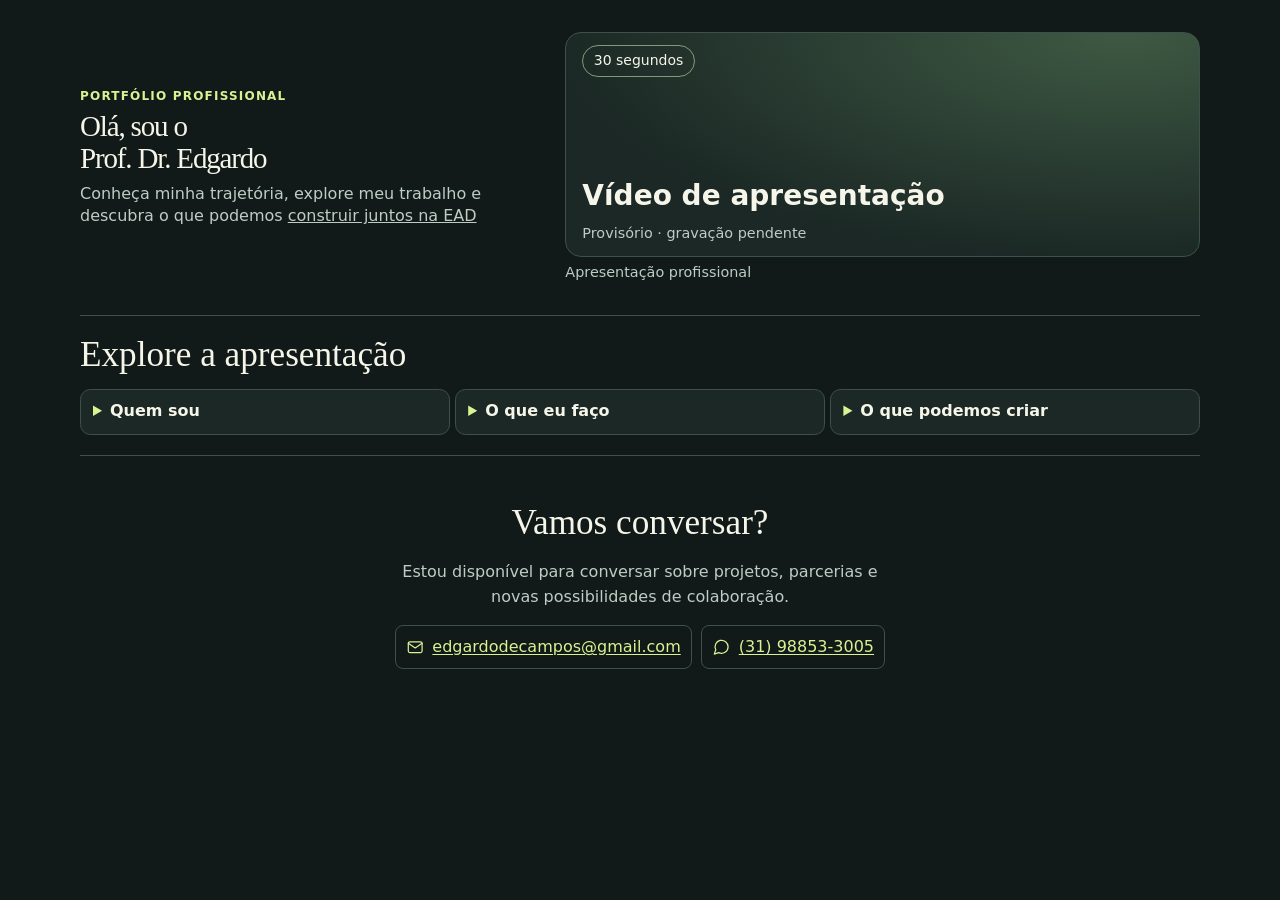
==== commit 37b3ae41: "Adiciona rodapé de contato ao portfólio" ====
--- a/cogna/index.html
+++ b/cogna/index.html
@@ -132,7 +132,7 @@
                 <svg class="work-icon" viewBox="0 0 24 24" fill="none" stroke="currentColor" stroke-width="1.6" stroke-linecap="round" stroke-linejoin="round" aria-hidden="true" focusable="false"><path d="M12 6v15M3 4h5a4 4 0 0 1 4 4 4 4 0 0 1 4-4h5v15h-5a4 4 0 0 0-4 2 4 4 0 0 0-4-2H3z"/></svg>
                 <div>
                   <h4>Conteúdos e disciplinas digitais</h4>
-                  <p>Desenvolvimento de materiais, videoaulas e componentes curriculares em Educação Física, treinamento, biomecânica e práticas corporais de aventura.</p>
+                  <p>Desenvolvimento de materiais didáticos, videoaulas e componentes curriculares em Educação Física, treinamento, biomecânica e práticas corporais de aventura.</p>
                 </div>
               </li>
               <li class="work-card">
@@ -146,14 +146,14 @@
                 <svg class="work-icon" viewBox="0 0 24 24" fill="none" stroke="currentColor" stroke-width="1.6" stroke-linecap="round" stroke-linejoin="round" aria-hidden="true" focusable="false"><path d="M14 15H3V4h17v3M7 20h6m-3-5v5m7-10h5v10h-5z"/></svg>
                 <div>
                   <h4>Experiências práticas no ensino híbrido</h4>
-                  <p>Planejamento de atividades que conectem conteúdos digitais, práticas corporais, laboratórios e encontros presenciais.</p>
+                  <p>Integração de conteúdos digitais, práticas corporais, laboratórios e encontros presenciais.</p>
                 </div>
               </li>
               <li class="work-card">
                 <svg class="work-icon" viewBox="0 0 24 24" fill="none" stroke="currentColor" stroke-width="1.6" stroke-linecap="round" stroke-linejoin="round" aria-hidden="true" focusable="false"><path d="M3 20h18M6 16v-3m5 3v-5m5 5V8m5 8V5M4 9l6-4 4 1 6-4"/></svg>
                 <div>
                   <h4>Análise de dados educacionais</h4>
-                  <p>Estudos de participação, aprendizagem e desempenho acadêmico, com recursos de estatística e visualização de dados.</p>
+                  <p>Análise estatística e visualização de dados para investigar participação, aprendizagem e desempenho acadêmico.</p>
                 </div>
               </li>
               <li class="work-card">
@@ -167,7 +167,7 @@
                 <svg class="work-icon" viewBox="0 0 24 24" fill="none" stroke="currentColor" stroke-width="1.6" stroke-linecap="round" stroke-linejoin="round" aria-hidden="true" focusable="false"><path d="M9 3h6v5H9zM3 16h6v5H3zm12 0h6v5h-6zM12 8v4m-6 4v-4h12v4"/></svg>
                 <div>
                   <h4>Projetos integrados de ensino, pesquisa e extensão</h4>
-                  <p>Parcerias que aproximem instituições de ensino, comunidades, pesquisa científica e práticas corporais.</p>
+                  <p>Parcerias entre instituições de ensino, comunidades e pesquisadores para desenvolver experiências de formação e práticas corporais.</p>
                 </div>
               </li>
             </ul>
@@ -176,6 +176,19 @@
       </div>
     </section>
   </main>
-  <footer class="wrap footer"><strong>Edgardo</strong><span>Contato profissional pendente</span></footer>
+  <footer class="wrap footer contact" aria-labelledby="contact-title">
+    <h2 id="contact-title">Vamos conversar?</h2>
+    <p>Estou disponível para conversar sobre projetos, parcerias e novas possibilidades de colaboração.</p>
+    <div class="contact-links">
+      <a href="mailto:edgardodecampos@gmail.com">
+        <svg viewBox="0 0 24 24" fill="none" stroke="currentColor" stroke-width="1.6" stroke-linecap="round" stroke-linejoin="round" aria-hidden="true" focusable="false"><rect x="3" y="5" width="18" height="14" rx="2"/><path d="m3 7 9 6 9-6"/></svg>
+        edgardodecampos@gmail.com
+      </a>
+      <a href="https://wa.me/5531988533005" target="_blank" rel="noopener noreferrer" aria-label="WhatsApp: (31) 98853-3005 (abre em nova aba)">
+        <svg viewBox="0 0 24 24" fill="none" stroke="currentColor" stroke-width="1.6" stroke-linecap="round" stroke-linejoin="round" aria-hidden="true" focusable="false"><path d="M21 11.5a8.5 8.5 0 0 1-12.3 7.6L3 21l1.9-5.7A8.5 8.5 0 1 1 21 11.5Z"/></svg>
+        (31) 98853-3005
+      </a>
+    </div>
+  </footer>
 </body>
 </html>
--- a/assets/styles.css
+++ b/assets/styles.css
@@ -176,5 +176,43 @@
 
 .collaboration > h3 { margin: 0; color: var(--text); font-size: 1.15rem; line-height: 1.35; }
 .collaboration .work-list { margin-top: .8rem; }
+.collaboration .work-card { grid-template-columns: 2rem minmax(0, 1fr); }
 .collaboration .work-card h4 { margin: 0; color: var(--text); font-size: 1rem; line-height: 1.35; }
 .collaboration > h3, .collaboration > p { overflow-wrap: anywhere; }
+
+.contact {
+  display: grid;
+  justify-content: center;
+  justify-items: center;
+  gap: .6rem;
+  padding-block: clamp(1.5rem, 4vw, 2.5rem);
+  text-align: center;
+}
+.contact h2 { margin: 0; }
+.contact p { max-width: 48ch; margin: 0; color: var(--muted); }
+.contact-links {
+  display: flex;
+  flex-wrap: wrap;
+  justify-content: center;
+  gap: .55rem;
+  min-width: 0;
+  max-width: 100%;
+  margin-top: .35rem;
+}
+.contact-links a {
+  display: inline-flex;
+  align-items: center;
+  justify-content: center;
+  gap: .5rem;
+  min-width: 0;
+  min-height: 44px;
+  max-width: 100%;
+  padding: .5rem .65rem;
+  border: 1px solid var(--line);
+  border-radius: .5rem;
+  color: var(--accent);
+  overflow-wrap: anywhere;
+  text-underline-offset: .15em;
+}
+.contact-links a:hover { background: #2b3d36; }
+.contact-links svg { flex: 0 0 1.15rem; width: 1.15rem; }
